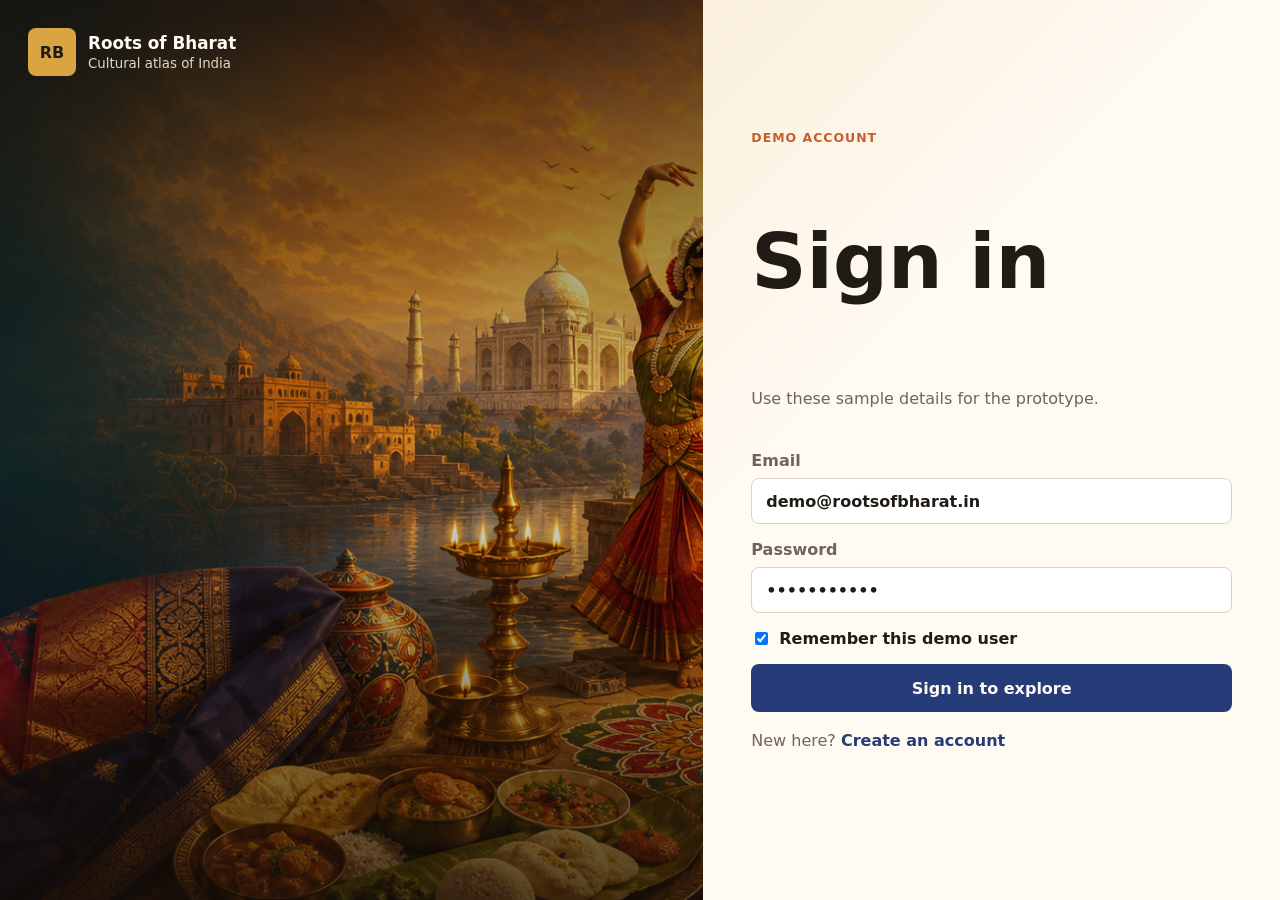
==== signin.html @ 03b98caa "Initial Roots of Bharat app" ====
<!doctype html>
<html lang="en">
<head>
  <meta charset="utf-8">
  <meta name="viewport" content="width=device-width, initial-scale=1">
  <title>Sign in | Roots of Bharat</title>
  <link rel="stylesheet" href="styles.css">
</head>
<body>
<main class="auth-page">
  <section class="auth-art" aria-label="Roots of Bharat welcome">
    <img src="./assets/roots-of-bharat-hero.png" alt="Indian heritage illustration">
    <a class="brand auth-brand" href="index.html">
      <span class="brand-mark">RB</span>
      <span>
        <strong>Roots of Bharat</strong>
        <small>Cultural atlas of India</small>
      </span>
    </a>
  </section>

  <section class="auth-panel" aria-labelledby="signin-title">
    <p class="eyebrow">Demo account</p>
    <h1 id="signin-title">Sign in</h1>
    <p class="auth-note">Use these sample details for the prototype.</p>

    <form class="auth-form">
      <label>
        <span>Email</span>
        <input type="email" value="demo@rootsofbharat.in">
      </label>
      <label>
        <span>Password</span>
        <input type="password" value="heritage123">
      </label>
      <label class="remember-row">
        <input type="checkbox" checked>
        <span>Remember this demo user</span>
      </label>
      <a class="form-submit" href="explore.html">Sign in to explore</a>
    </form>

    <p class="auth-switch">New here? <a href="signup.html">Create an account</a></p>
  </section>
</main>
</body>
</html>
---- styles.css ----
:root {
  color-scheme: light;
  --ink: #211b16;
  --muted: #70645b;
  --line: #ddd1c4;
  --paper: #fffaf2;
  --surface: #ffffff;
  --saffron: #c45f2b;
  --indigo: #253c78;
  --green: #356b4f;
  --rose: #9b3156;
  --gold: #d9a441;
  --shadow: 0 18px 45px rgba(49, 34, 22, 0.14);
}

* {
  box-sizing: border-box;
}

html {
  scroll-behavior: smooth;
}

body {
  margin: 0;
  font-family: Inter, ui-sans-serif, system-ui, -apple-system, BlinkMacSystemFont, "Segoe UI", sans-serif;
  color: var(--ink);
  background:
    linear-gradient(90deg, rgba(196, 95, 43, 0.06), transparent 28%),
    linear-gradient(135deg, rgba(37, 60, 120, 0.08), transparent 45%),
    var(--paper);
}

button,
input,
select {
  font: inherit;
}

a {
  color: inherit;
  text-decoration: none;
}

.app-shell {
  min-height: 100vh;
}

.brand {
  display: flex;
  align-items: center;
  gap: 12px;
  color: #fffaf2;
}

.brand-mark {
  display: grid;
  place-items: center;
  width: 48px;
  height: 48px;
  border-radius: 8px;
  background: var(--gold);
  color: #211b16;
  font-weight: 800;
}

.brand strong {
  display: block;
  font-size: 1.05rem;
}

.brand small {
  color: #e7d5bf;
}

.section-heading h2,
.detail-top h2,
.trail-builder h2 {
  margin: 0;
  letter-spacing: 0;
}

main {
  min-width: 0;
}

.hero {
  position: relative;
  min-height: 100vh;
  overflow: hidden;
  display: grid;
  align-items: center;
  background:
    linear-gradient(135deg, rgba(196, 95, 43, 0.34), rgba(37, 60, 120, 0.32)),
    #211b16;
}

.hero img {
  position: absolute;
  inset: 0;
  width: 100%;
  height: 100%;
  object-fit: cover;
}

.hero::after {
  content: "";
  position: absolute;
  inset: 0;
  background:
    linear-gradient(180deg, rgba(20, 13, 8, 0.7), rgba(20, 13, 8, 0.16) 45%, rgba(20, 13, 8, 0.64)),
    linear-gradient(90deg, rgba(20, 13, 8, 0.62), transparent 58%);
}

.front-header {
  position: absolute;
  top: 0;
  left: 0;
  right: 0;
  z-index: 2;
  display: grid;
  grid-template-columns: minmax(210px, 1fr) auto minmax(210px, 1fr);
  align-items: center;
  gap: 20px;
  padding: 22px 34px;
}

.page-header {
  position: sticky;
  top: 0;
  z-index: 5;
  display: grid;
  grid-template-columns: minmax(210px, 1fr) auto minmax(210px, 1fr);
  align-items: center;
  gap: 20px;
  padding: 16px 34px;
  background: #211b16;
  box-shadow: 0 10px 28px rgba(49, 34, 22, 0.18);
}

.front-menu,
.auth-actions {
  display: flex;
  flex-wrap: wrap;
  align-items: center;
  gap: 10px;
}

.front-menu {
  justify-content: center;
}

.auth-actions {
  justify-content: flex-end;
}

.front-menu a,
.signin-button,
.signup-button {
  min-height: 42px;
  display: inline-flex;
  align-items: center;
  justify-content: center;
  padding: 0 14px;
  border-radius: 8px;
  color: #fffaf2;
  font-weight: 800;
}

.front-menu a,
.signin-button {
  border: 1px solid rgba(255, 250, 242, 0.28);
  background: rgba(33, 27, 22, 0.28);
}

.signup-button {
  border: 0;
  background: #ffd17b;
  color: #211b16;
  cursor: pointer;
}

.signin-button {
  cursor: pointer;
}

.front-menu a:hover,
.front-menu a:focus-visible,
.signin-button:hover,
.signin-button:focus-visible {
  background: rgba(255, 250, 242, 0.15);
}

.hero-overlay {
  position: relative;
  z-index: 1;
  width: min(920px, calc(100% - 40px));
  padding: 130px 44px 64px;
  color: #fffaf2;
}

.page-main {
  padding-top: 44px;
}

.eyebrow {
  margin: 0 0 8px;
  text-transform: uppercase;
  font-size: 0.78rem;
  font-weight: 700;
  letter-spacing: 0.08em;
  color: var(--saffron);
}

.hero .eyebrow {
  color: #ffd17b;
}

.hero h1 {
  margin: 0;
  font-size: clamp(4rem, 11vw, 9.5rem);
  line-height: 0.92;
  letter-spacing: 0;
}

.section-heading h1,
.trail-builder h1 {
  margin: 0;
  font-size: clamp(2.2rem, 5vw, 4.4rem);
  line-height: 1;
  letter-spacing: 0;
}

.hero-overlay p:not(.eyebrow) {
  max-width: 650px;
  margin: 22px 0 0;
  font-size: 1.15rem;
  line-height: 1.65;
}

.hero-actions,
.toolbar,
.detail-top,
.category-launcher,
.trail-controls,
.tag-row,
.panel-heading {
  display: flex;
  flex-wrap: wrap;
  gap: 12px;
  align-items: center;
}

.hero-actions {
  margin-top: 28px;
}

.primary-action,
.secondary-action,
.icon-action,
.category-tile,
.back-action,
.trail-choice,
.map-pin {
  border: 0;
  border-radius: 8px;
  cursor: pointer;
}

.primary-action,
.secondary-action {
  display: inline-flex;
  align-items: center;
  justify-content: center;
  min-height: 46px;
  padding: 0 18px;
  font-weight: 700;
}

.primary-action {
  background: #ffd17b;
  color: #211b16;
}

.secondary-action {
  background: rgba(255, 250, 242, 0.14);
  color: #fffaf2;
  border: 1px solid rgba(255, 250, 242, 0.32);
}

.workspace,
.region-band,
.trail-builder {
  padding: 44px;
}

.compact-toolbar {
  margin-top: 24px;
}

.toolbar {
  justify-content: space-between;
  margin-bottom: 22px;
}

.search-box,
.select-box {
  display: grid;
  gap: 8px;
  color: var(--muted);
  font-weight: 700;
}

.search-box {
  flex: 1 1 360px;
}

.select-box {
  flex: 0 1 240px;
}

input,
select {
  width: 100%;
  min-height: 46px;
  padding: 0 14px;
  border: 1px solid var(--line);
  border-radius: 8px;
  background: var(--surface);
  color: var(--ink);
}

.explorer-grid {
  display: grid;
  grid-template-columns: minmax(280px, 0.82fr) minmax(360px, 1.18fr);
  gap: 24px;
}

.map-panel,
.detail-panel,
.trail-builder {
  background: rgba(255, 255, 255, 0.76);
  border: 1px solid var(--line);
  border-radius: 8px;
  box-shadow: var(--shadow);
}

.map-panel,
.detail-panel {
  padding: 24px;
}

.india-map {
  position: relative;
  min-height: 620px;
  margin-top: 22px;
  border-radius: 8px;
  background: #f3eadc;
  border: 1px solid var(--line);
  overflow: hidden;
}

.india-map-svg {
  position: absolute;
  inset: 20px;
  width: calc(100% - 40px);
  height: calc(100% - 40px);
  object-fit: contain;
  filter: drop-shadow(0 16px 20px rgba(49, 34, 22, 0.14));
}

.map-pin {
  position: absolute;
  z-index: 1;
  padding: 9px 12px;
  background: var(--surface);
  color: var(--ink);
  border: 1px solid var(--line);
  box-shadow: 0 10px 20px rgba(49, 34, 22, 0.13);
  font-weight: 800;
}

.map-pin.active {
  background: var(--indigo);
  color: #fff;
}

.north {
  left: 19%;
  top: 34%;
}

.west {
  left: 14%;
  top: 52%;
}

.central {
  left: 34%;
  top: 49%;
}

.east {
  right: 16%;
  top: 45%;
}

.south {
  left: 42%;
  bottom: 14%;
}

.southwest {
  left: 33%;
  bottom: 20%;
}

.map-credit {
  margin: 10px 0 0;
  color: var(--muted);
  font-size: 0.82rem;
}

.detail-top {
  justify-content: space-between;
  align-items: flex-start;
}

#regionIntro {
  max-width: 760px;
  margin: 10px 0 0;
  color: var(--muted);
  line-height: 1.65;
}

.icon-action {
  display: inline-flex;
  align-items: center;
  gap: 8px;
  min-height: 42px;
  padding: 0 14px;
  background: var(--ink);
  color: #fffaf2;
}

.icon-action[aria-pressed="true"] .star {
  color: #ffd17b;
}

.tag-row {
  margin: 20px 0;
}

.tag {
  display: inline-flex;
  align-items: center;
  min-height: 30px;
  padding: 0 10px;
  border-radius: 999px;
  background: rgba(196, 95, 43, 0.12);
  color: #703516;
  font-weight: 700;
  font-size: 0.88rem;
}

.category-launcher {
  display: grid;
  grid-template-columns: repeat(5, minmax(92px, 1fr));
  margin-bottom: 20px;
}

.category-tile {
  min-height: 112px;
  padding: 14px 10px;
  display: grid;
  place-items: center;
  gap: 10px;
  text-align: center;
  background: #f7efe4;
  color: var(--ink);
  border: 1px solid var(--line);
  font-weight: 800;
}

.category-tile:hover,
.category-tile:focus-visible,
.region-card button:hover,
.region-card button:focus-visible,
.trail-choice:hover,
.trail-choice:focus-visible {
  outline: 3px solid rgba(217, 164, 65, 0.42);
  outline-offset: 2px;
}

.tile-icon,
.dashboard-icon {
  display: grid;
  place-items: center;
  border-radius: 8px;
  background: var(--indigo);
  color: #fffaf2;
  font-weight: 900;
}

.tile-icon {
  width: 44px;
  height: 44px;
  font-size: 1.05rem;
}

.tab-content {
  display: grid;
  gap: 14px;
}

.info-list {
  display: grid;
  grid-template-columns: repeat(2, minmax(0, 1fr));
  gap: 14px;
  margin: 0;
  padding: 0;
  list-style: none;
}

.info-card,
.region-card,
.trail-list li {
  border: 1px solid var(--line);
  border-radius: 8px;
  background: var(--surface);
}

.info-card {
  padding: 16px;
}

.mini-open {
  min-height: 38px;
  margin-top: 14px;
  padding: 0 12px;
  border: 1px solid var(--line);
  border-radius: 8px;
  background: #f7efe4;
  color: var(--ink);
  font-weight: 800;
  cursor: pointer;
}

.mini-open:hover,
.mini-open:focus-visible {
  outline: 3px solid rgba(217, 164, 65, 0.42);
  outline-offset: 2px;
}

.info-card h3,
.region-card h3 {
  margin: 0 0 8px;
  font-size: 1rem;
  letter-spacing: 0;
}

.info-card p,
.region-card p {
  margin: 0;
  color: var(--muted);
  line-height: 1.55;
}

.region-band {
  background: rgba(37, 60, 120, 0.06);
}

.dashboard-view {
  padding: 44px;
  background:
    linear-gradient(135deg, rgba(217, 164, 65, 0.18), transparent 38%),
    rgba(53, 107, 79, 0.08);
}

.dashboard-view[hidden] {
  display: none;
}

.dashboard-hero {
  padding: 28px;
  border-radius: 8px;
  color: #fffaf2;
  background:
    linear-gradient(90deg, rgba(33, 27, 22, 0.92), rgba(37, 60, 120, 0.76)),
    url("./assets/roots-of-bharat-hero.png") center / cover;
  box-shadow: var(--shadow);
}

.dashboard-hero h2 {
  margin: 8px 0 0;
  font-size: clamp(2rem, 5vw, 4.6rem);
  line-height: 1;
  letter-spacing: 0;
}

.dashboard-hero p:not(.eyebrow) {
  max-width: 760px;
  margin: 14px 0 0;
  color: #f4e6d8;
  line-height: 1.65;
}

.back-action {
  min-height: 42px;
  margin-bottom: 24px;
  padding: 0 14px;
  background: #ffd17b;
  color: #211b16;
  font-weight: 800;
}

.dashboard-grid {
  display: grid;
  grid-template-columns: minmax(0, 1.35fr) minmax(260px, 0.65fr);
  gap: 20px;
  margin-top: 22px;
}

.dashboard-panel {
  padding: 22px;
  border: 1px solid var(--line);
  border-radius: 8px;
  background: rgba(255, 255, 255, 0.82);
  box-shadow: var(--shadow);
}

.dashboard-panel h3 {
  margin: 0;
  letter-spacing: 0;
}

.dashboard-icon {
  width: 52px;
  height: 52px;
  font-size: 1.2rem;
}

.dashboard-items {
  display: grid;
  grid-template-columns: repeat(2, minmax(0, 1fr));
  gap: 14px;
  margin-top: 18px;
}

.dashboard-item {
  padding: 16px;
  border: 1px solid var(--line);
  border-radius: 8px;
  background: var(--surface);
}

.dashboard-item h4 {
  margin: 0 0 8px;
  letter-spacing: 0;
}

.dashboard-item p {
  margin: 0;
  color: var(--muted);
  line-height: 1.55;
}

.dashboard-stats {
  display: grid;
  gap: 12px;
  margin: 18px 0 0;
}

.dashboard-stats div {
  padding-bottom: 12px;
  border-bottom: 1px solid var(--line);
}

.dashboard-stats dt {
  color: var(--muted);
  font-weight: 800;
}

.dashboard-stats dd {
  margin: 4px 0 0;
  font-size: 1.25rem;
  font-weight: 900;
}

.feature-page {
  padding: 44px;
}

.feature-hero,
.feature-summary,
.feature-item,
.about-page {
  border: 1px solid var(--line);
  border-radius: 8px;
  background: rgba(255, 255, 255, 0.82);
  box-shadow: var(--shadow);
}

.feature-hero {
  padding: 28px;
  color: #fffaf2;
  background:
    linear-gradient(90deg, rgba(33, 27, 22, 0.92), rgba(37, 60, 120, 0.76)),
    url("./assets/roots-of-bharat-hero.png") center / cover;
}

.feature-hero h1 {
  margin: 8px 0 0;
  font-size: clamp(2.4rem, 6vw, 5rem);
  line-height: 1;
  letter-spacing: 0;
}

.feature-hero p:not(.eyebrow) {
  max-width: 760px;
  margin: 14px 0 0;
  color: #f4e6d8;
  line-height: 1.65;
}

.feature-picker {
  max-width: 300px;
  margin-top: 24px;
  color: #f4e6d8;
}

.feature-layout {
  display: grid;
  grid-template-columns: minmax(0, 1.25fr) minmax(260px, 0.75fr);
  gap: 20px;
  margin-top: 22px;
}

.feature-items {
  display: grid;
  grid-template-columns: repeat(2, minmax(0, 1fr));
  gap: 16px;
}

.feature-item {
  padding: 20px;
}

.feature-item h3 {
  margin: 0 0 10px;
  font-size: 1.1rem;
  letter-spacing: 0;
}

.feature-item p {
  margin: 0;
  color: var(--muted);
  line-height: 1.6;
}

.feature-summary {
  align-self: start;
  padding: 22px;
}

.about-page {
  width: min(860px, calc(100% - 36px));
  margin: 44px auto;
  padding: 34px;
}

.about-page h1 {
  margin: 0;
  font-size: clamp(2.2rem, 5vw, 4.4rem);
  line-height: 1;
  letter-spacing: 0;
}

.about-page p:not(.eyebrow) {
  max-width: 720px;
  color: var(--muted);
  line-height: 1.7;
}

.about-links {
  display: flex;
  flex-wrap: wrap;
  gap: 10px;
  margin-top: 24px;
}

.about-links a {
  min-height: 42px;
  display: inline-flex;
  align-items: center;
  padding: 0 14px;
  border: 1px solid var(--line);
  border-radius: 8px;
  background: #f7efe4;
  color: var(--ink);
  font-weight: 800;
}

.region-cards {
  display: grid;
  grid-template-columns: repeat(3, minmax(0, 1fr));
  gap: 16px;
  margin-top: 22px;
}

.region-card {
  padding: 18px;
  min-height: 180px;
  display: grid;
  gap: 12px;
  align-content: start;
}

.region-card button {
  justify-self: start;
  border: 1px solid var(--line);
  background: #f7efe4;
  color: var(--ink);
  border-radius: 8px;
  min-height: 40px;
  padding: 0 12px;
  font-weight: 800;
  cursor: pointer;
}

.trail-builder {
  margin: 44px;
  display: grid;
  grid-template-columns: minmax(240px, 0.8fr) minmax(260px, 1.2fr);
  gap: 24px;
}

.trail-builder p {
  color: var(--muted);
  line-height: 1.65;
}

.trail-controls {
  align-self: start;
}

.trail-choice {
  min-height: 42px;
  padding: 0 14px;
  background: #f7efe4;
  color: var(--ink);
  border: 1px solid var(--line);
  font-weight: 800;
}

.trail-choice.active {
  background: var(--green);
  color: #fff;
}

.trail-list {
  grid-column: 1 / -1;
  margin: 0;
  padding-left: 22px;
}

.trail-list li {
  margin: 10px 0;
  padding: 14px 16px;
  line-height: 1.55;
}

.empty-state {
  padding: 18px;
  border: 1px dashed var(--line);
  border-radius: 8px;
  color: var(--muted);
  background: rgba(255, 255, 255, 0.58);
}

.auth-page {
  min-height: 100vh;
  display: grid;
  grid-template-columns: minmax(320px, 1fr) minmax(360px, 0.82fr);
  background: var(--paper);
}

.auth-art {
  position: relative;
  min-height: 100vh;
  overflow: hidden;
  background:
    linear-gradient(135deg, rgba(196, 95, 43, 0.34), rgba(37, 60, 120, 0.32)),
    #211b16;
}

.auth-art img {
  position: absolute;
  inset: 0;
  width: 100%;
  height: 100%;
  object-fit: cover;
}

.auth-art::after {
  content: "";
  position: absolute;
  inset: 0;
  background: linear-gradient(180deg, rgba(20, 13, 8, 0.7), rgba(20, 13, 8, 0.12), rgba(20, 13, 8, 0.72));
}

.auth-brand {
  position: relative;
  z-index: 1;
  display: inline-flex;
  margin: 28px;
}

.auth-panel {
  display: grid;
  align-content: center;
  padding: 48px;
  background:
    linear-gradient(135deg, rgba(217, 164, 65, 0.12), transparent 36%),
    var(--paper);
}

.auth-panel h1 {
  color: var(--ink);
  font-size: clamp(2.8rem, 6vw, 5.2rem);
}

.auth-note,
.auth-switch {
  color: var(--muted);
  line-height: 1.6;
}

.auth-form {
  display: grid;
  gap: 16px;
  margin-top: 24px;
}

.auth-form label {
  display: grid;
  gap: 8px;
  color: var(--muted);
  font-weight: 800;
}

.auth-form .remember-row {
  grid-template-columns: auto 1fr;
  align-items: center;
  color: var(--ink);
}

.remember-row input {
  width: auto;
  min-height: auto;
}

.form-submit {
  min-height: 48px;
  display: inline-flex;
  align-items: center;
  justify-content: center;
  border-radius: 8px;
  background: var(--indigo);
  color: #fffaf2;
  font-weight: 900;
}

.auth-switch a {
  color: var(--indigo);
  font-weight: 900;
}

@media (max-width: 1020px) {
  .front-header,
  .page-header {
    grid-template-columns: 1fr;
    justify-items: center;
    text-align: center;
  }

  .explorer-grid,
  .trail-builder,
  .dashboard-grid,
  .feature-layout {
    grid-template-columns: 1fr;
  }

  .region-cards {
    grid-template-columns: repeat(2, minmax(0, 1fr));
  }

  .category-launcher,
  .feature-items {
    grid-template-columns: repeat(3, minmax(0, 1fr));
  }

  .auth-page {
    grid-template-columns: 1fr;
  }

  .auth-art {
    min-height: 320px;
  }
}

@media (max-width: 680px) {
  .hero {
    min-height: 100vh;
  }

  .front-header,
  .page-header {
    padding: 16px;
    gap: 14px;
  }

  .front-menu,
  .auth-actions {
    justify-content: center;
  }

  .front-menu a,
  .signin-button,
  .signup-button {
    min-height: 38px;
    padding: 0 10px;
    font-size: 0.9rem;
  }

  .hero-overlay,
  .workspace,
  .region-band,
  .trail-builder,
  .feature-page,
  .auth-panel {
    padding: 26px 18px;
  }

  .trail-builder {
    margin: 18px;
  }

  .info-list,
  .region-cards,
  .dashboard-items,
  .category-launcher,
  .feature-items {
    grid-template-columns: 1fr;
  }

  .dashboard-view {
    padding: 26px 18px;
  }

  .india-map {
    min-height: 500px;
  }

  .map-pin {
    padding: 8px 9px;
    font-size: 0.82rem;
  }
}
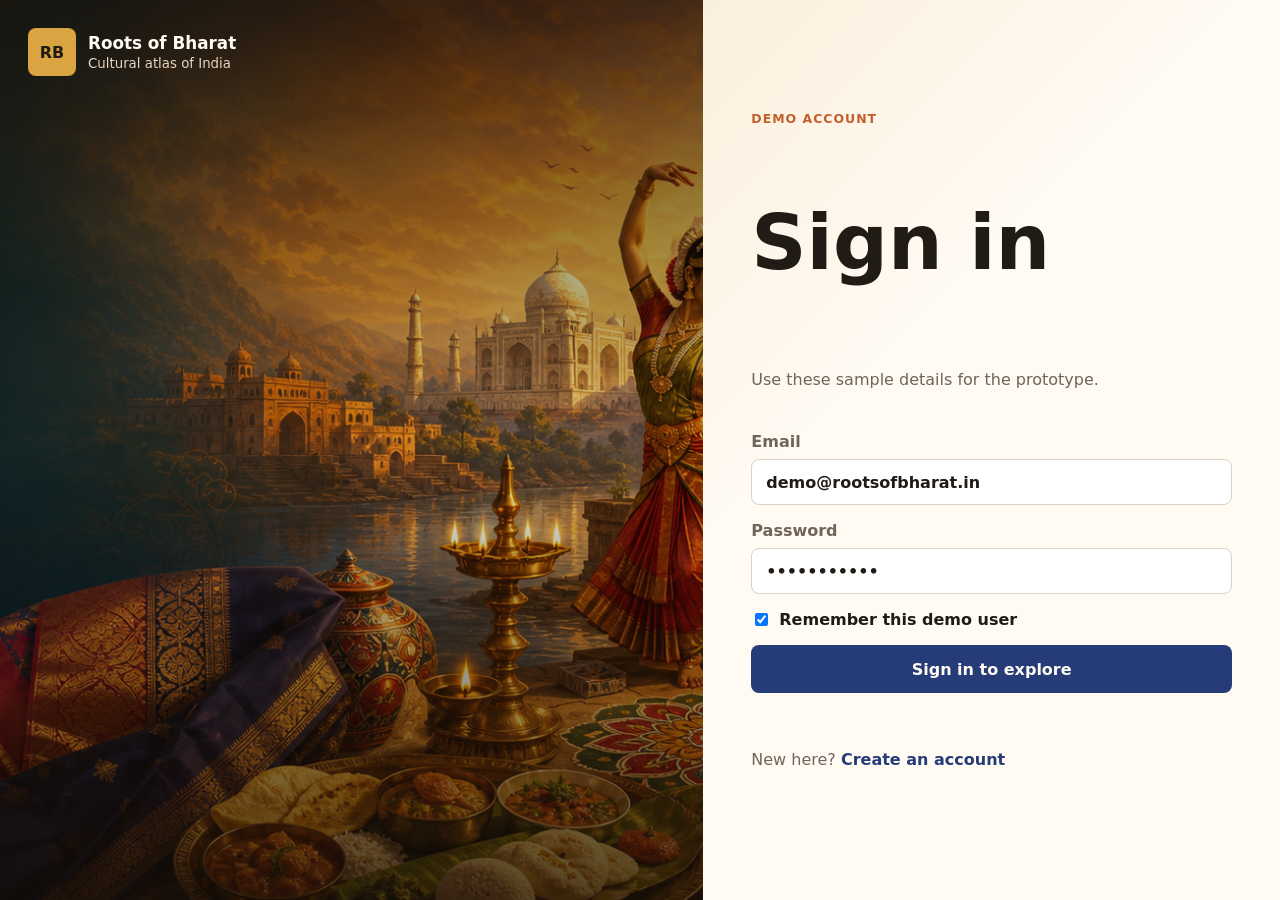
==== commit 47d6761e: "Add backend API" ====
--- a/signin.html
+++ b/signin.html
@@ -24,24 +24,26 @@
     <h1 id="signin-title">Sign in</h1>
     <p class="auth-note">Use these sample details for the prototype.</p>
 
-    <form class="auth-form">
+    <form class="auth-form" id="signinForm">
       <label>
         <span>Email</span>
-        <input type="email" value="demo@rootsofbharat.in">
+        <input name="email" type="email" value="demo@rootsofbharat.in" autocomplete="email" required>
       </label>
       <label>
         <span>Password</span>
-        <input type="password" value="heritage123">
+        <input name="password" type="password" value="heritage123" autocomplete="current-password" required>
       </label>
       <label class="remember-row">
-        <input type="checkbox" checked>
+        <input name="remember" type="checkbox" checked>
         <span>Remember this demo user</span>
       </label>
-      <a class="form-submit" href="explore.html">Sign in to explore</a>
+      <button class="form-submit" type="submit">Sign in to explore</button>
+      <p class="auth-message" id="authMessage" role="status"></p>
     </form>
 
     <p class="auth-switch">New here? <a href="signup.html">Create an account</a></p>
   </section>
 </main>
+<script src="script.js"></script>
 </body>
 </html>
--- a/styles.css
+++ b/styles.css
@@ -961,6 +961,7 @@
 }
 
 .form-submit {
+  border: 0;
   min-height: 48px;
   display: inline-flex;
   align-items: center;
@@ -969,11 +970,28 @@
   background: var(--indigo);
   color: #fffaf2;
   font-weight: 900;
+  cursor: pointer;
 }
 
 .auth-switch a {
   color: var(--indigo);
   font-weight: 900;
+}
+
+.auth-message {
+  min-height: 22px;
+  margin: 0;
+  color: var(--muted);
+  font-weight: 800;
+  line-height: 1.45;
+}
+
+.auth-message.success {
+  color: var(--green);
+}
+
+.auth-message.error {
+  color: var(--rose);
 }
 
 @media (max-width: 1020px) {
